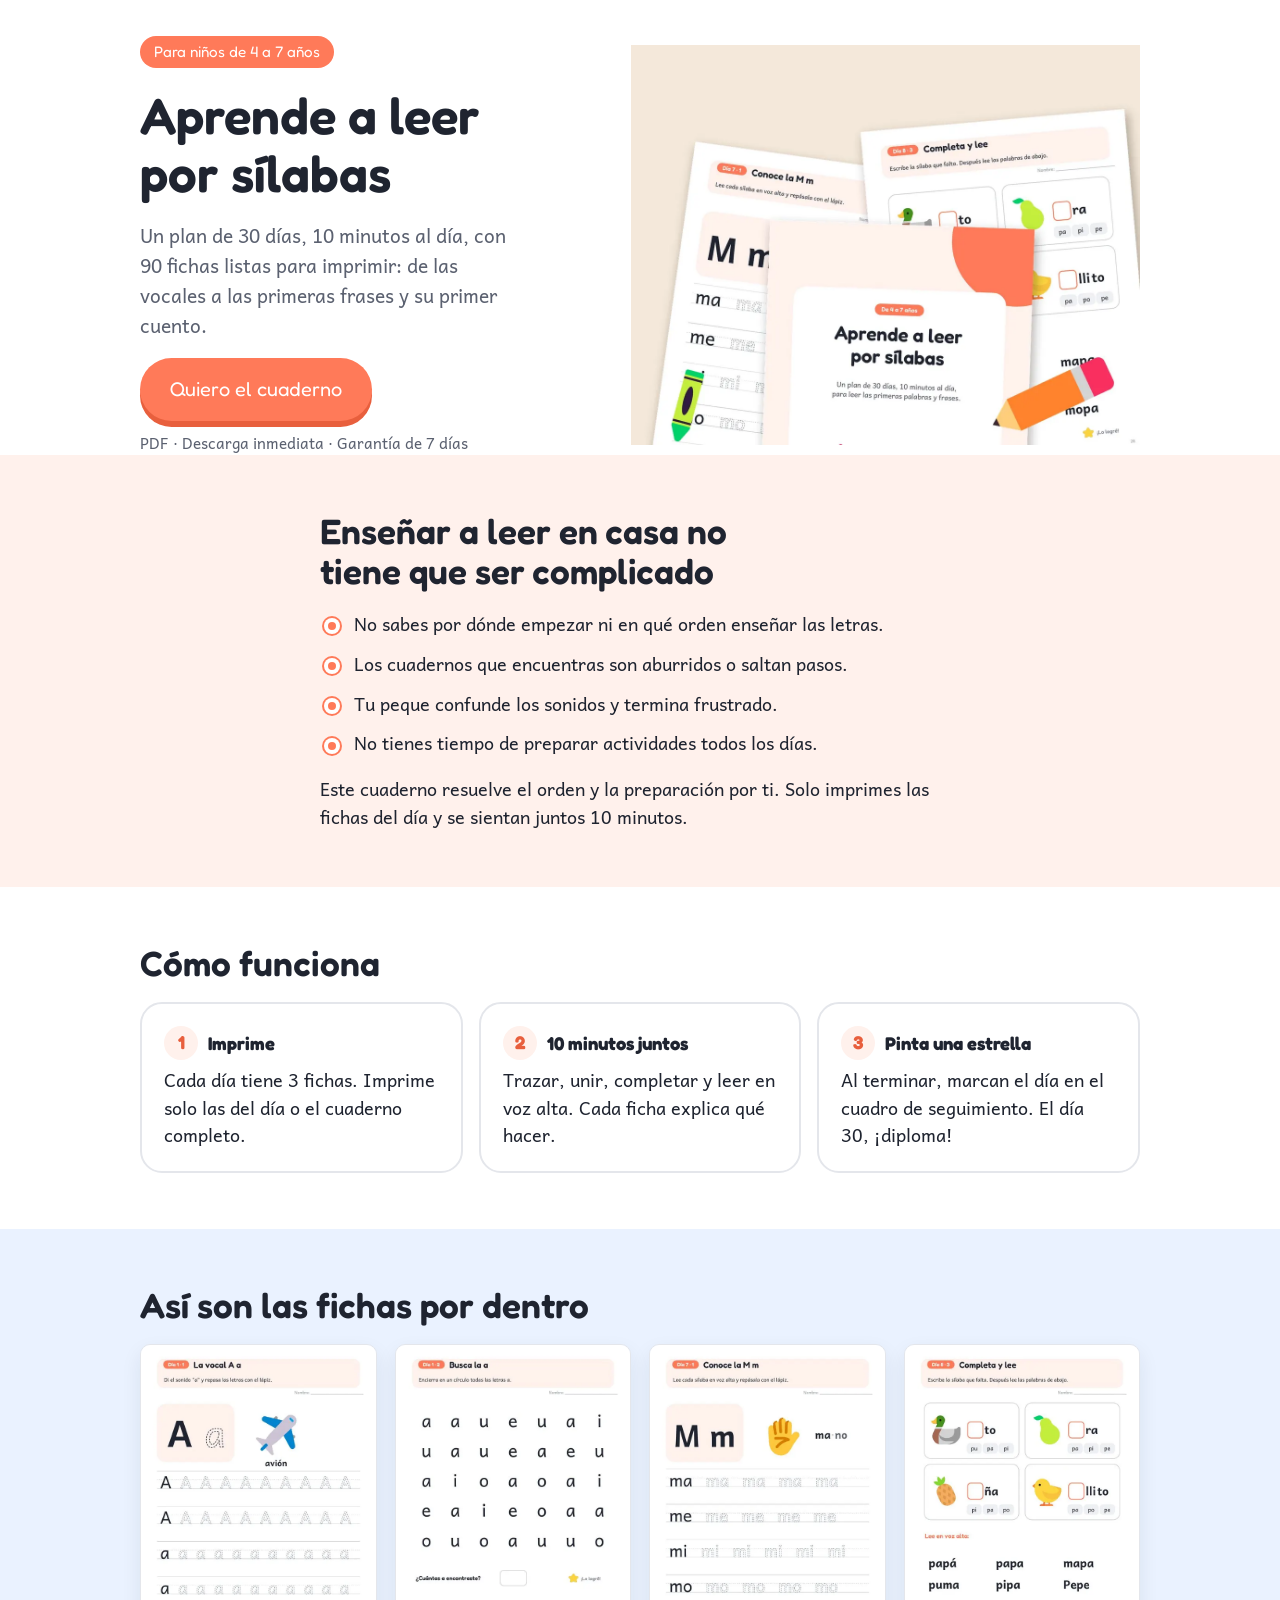
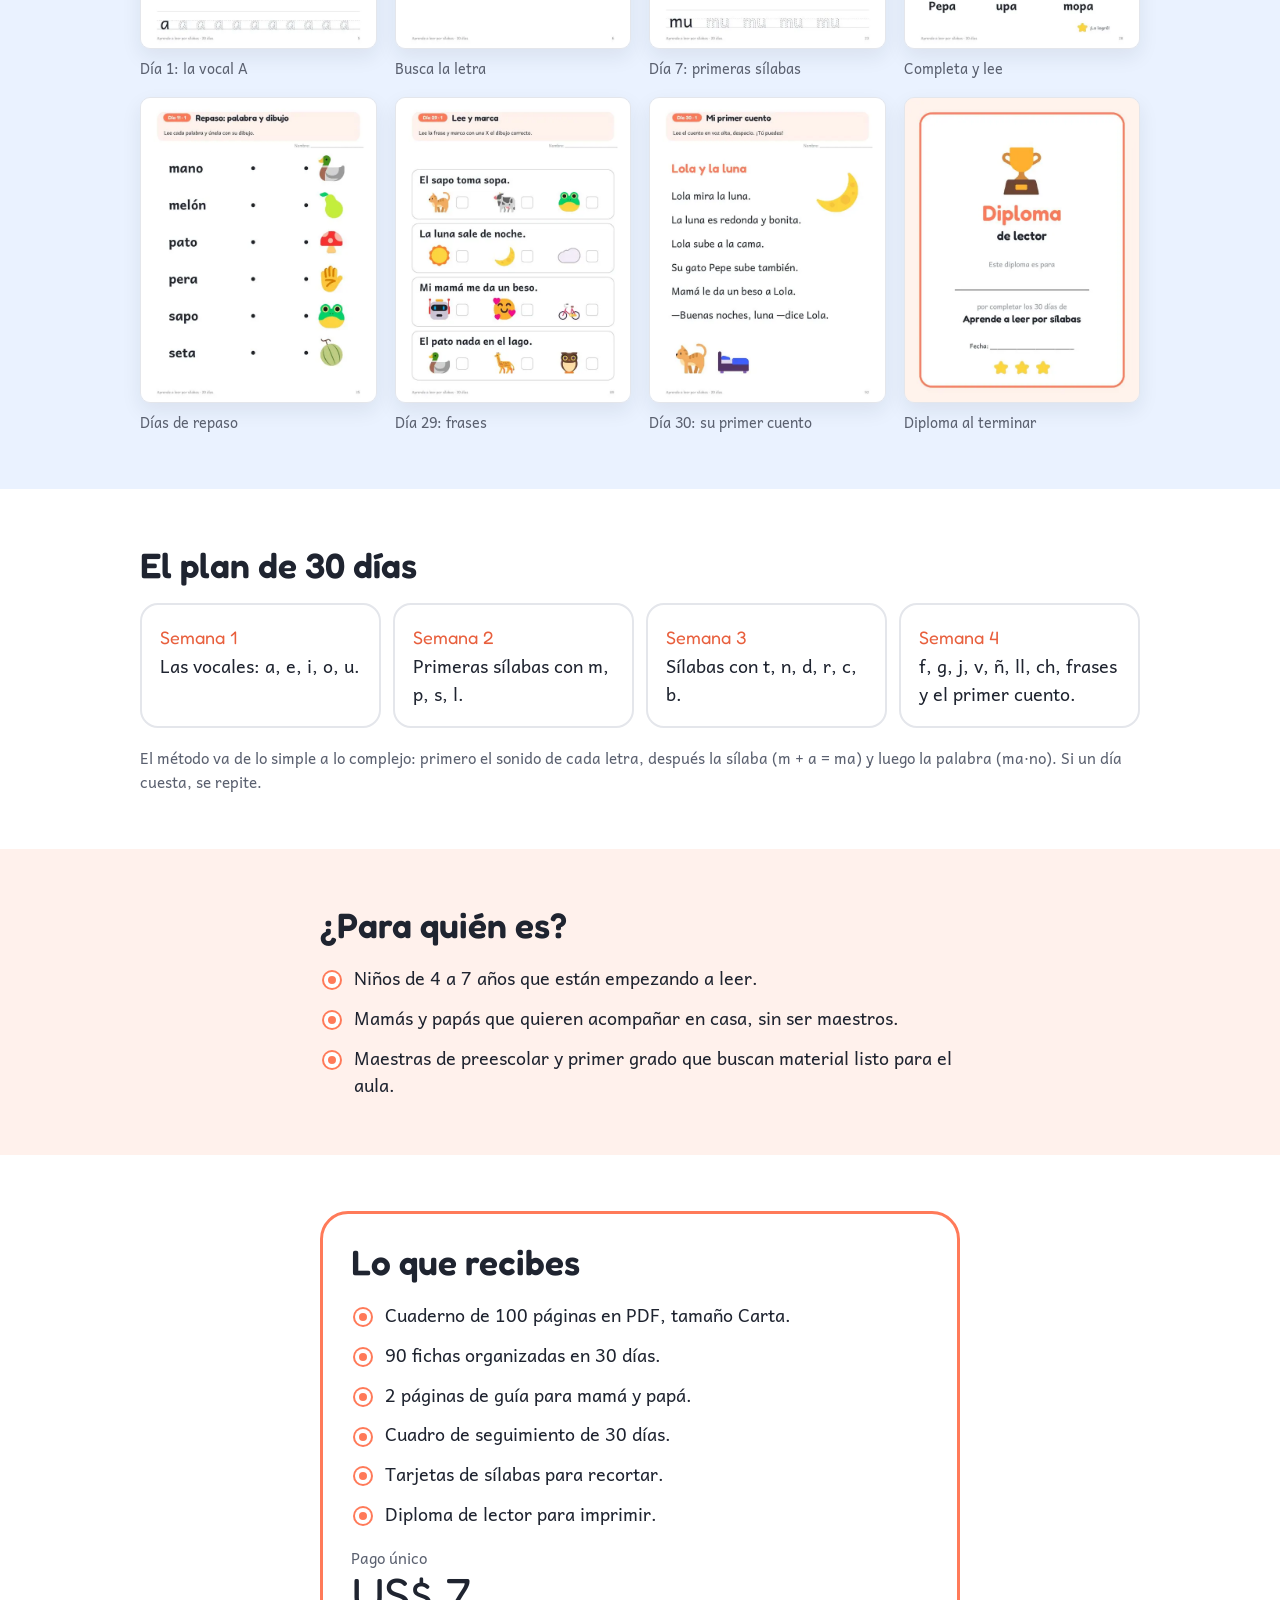
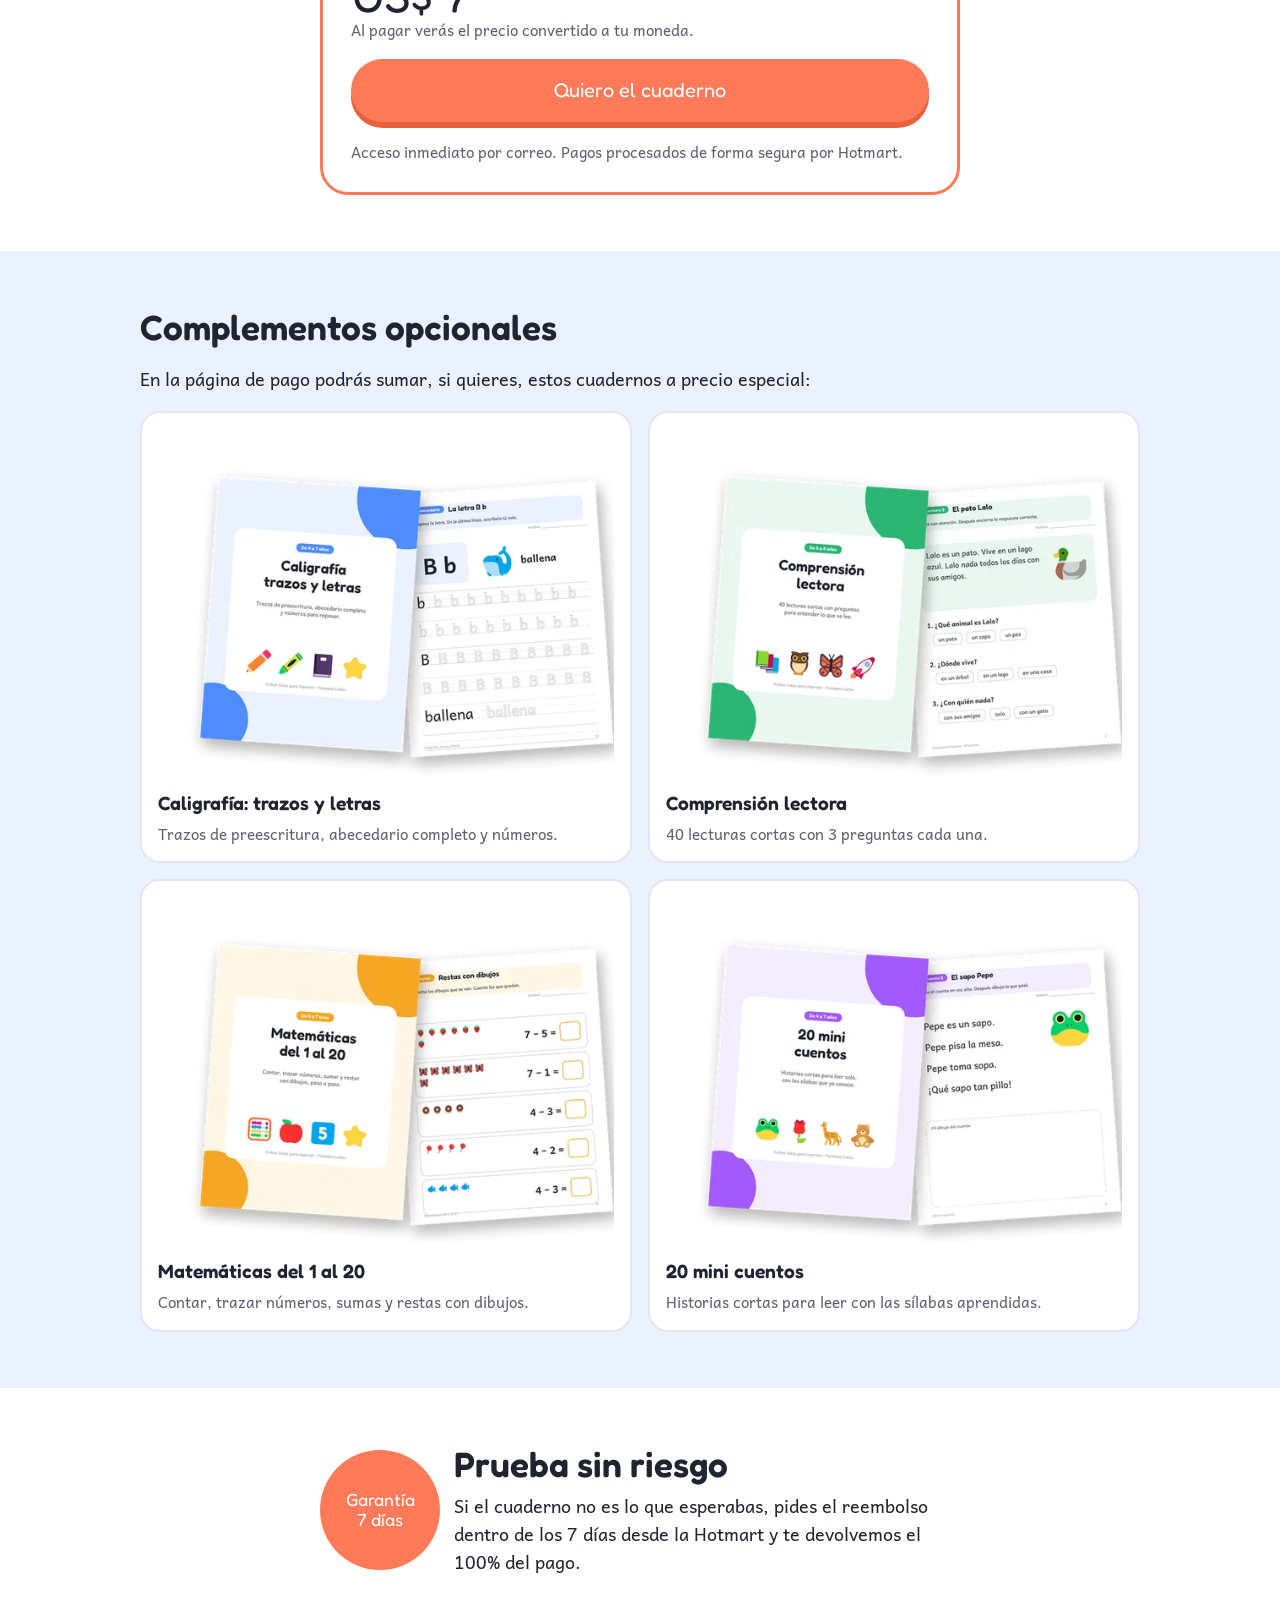
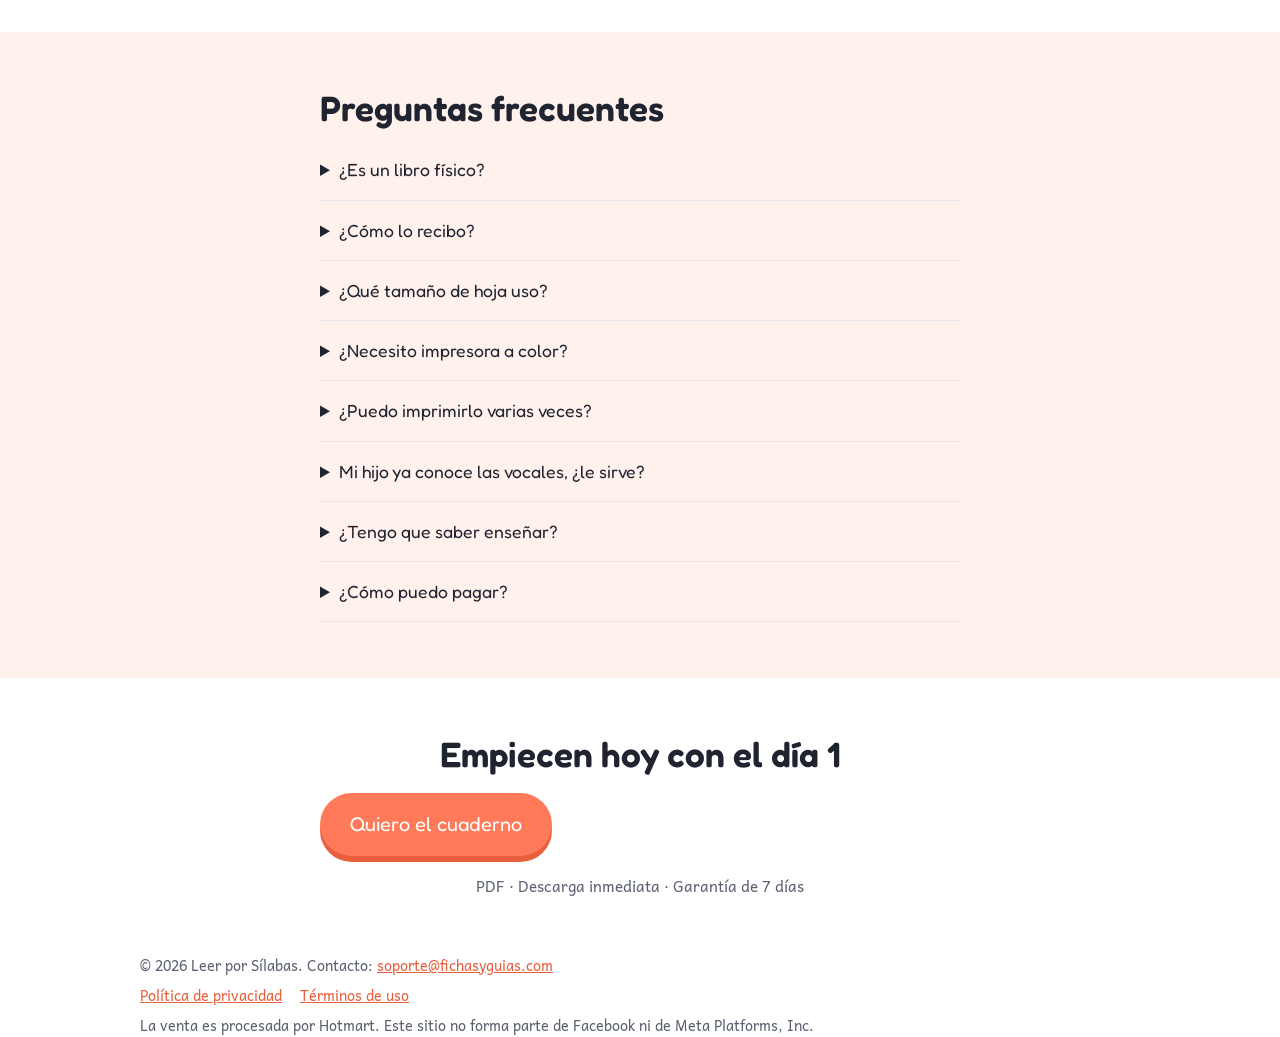
==== leer/index.html @ 58f8c157 "Add files via upload" ====
<!DOCTYPE html>
<html lang="es">
<head>
<meta charset="utf-8">
<meta name="viewport" content="width=device-width, initial-scale=1">
<title>Aprende a leer por sílabas</title>
<meta name="description" content="Plan de 30 días con 90 fichas para imprimir: vocales, sílabas, palabras, frases y el primer cuento. Para niños de 4 a 7 años.">
<meta property="og:title" content="Aprende a leer por sílabas · 30 días">
<meta property="og:description" content="90 fichas en PDF para imprimir. 10 minutos al día.">
<meta property="og:image" content="img/hero.webp">
<link rel="preconnect" href="https://fonts.googleapis.com">
<link rel="preconnect" href="https://fonts.gstatic.com" crossorigin>
<link href="https://fonts.googleapis.com/css2?family=Andika:wght@400;700&family=Fredoka:wght@500;600&display=swap" rel="stylesheet">
<link rel="stylesheet" href="style.css">
<script src="config.js"></script>
<script>document.addEventListener('DOMContentLoaded',function(){track('ViewContent',{content_name:'Aprende a leer por silabas',value:7,currency:'USD'});});</script>
</head>
<body>

<header class="wrap hero">
  <div class="stack">
    <span class="badge">Para niños de 4 a 7 años</span>
    <h1>Aprende a leer por sílabas</h1>
    <p class="lead">Un plan de 30 días, 10 minutos al día, con 90 fichas listas para imprimir: de las vocales a las primeras frases y su primer cuento.</p>
    <div class="stack" style="gap:10px">
      <a class="btn" data-buy href="#">Quiero el cuaderno</a>
      <p class="micro">PDF · Descarga inmediata · Garantía de 7 días</p>
    </div>
  </div>
  <img src="img/hero.webp" width="1100" height="864" alt="Fichas impresas del cuaderno Aprende a leer por sílabas sobre una mesa, con un lápiz">
</header>

<section class="band-peach">
  <div class="wrap narrow stack">
    <h2>Enseñar a leer en casa no tiene que ser complicado</h2>
    <ul class="list">
      <li>No sabes por dónde empezar ni en qué orden enseñar las letras.</li>
      <li>Los cuadernos que encuentras son aburridos o saltan pasos.</li>
      <li>Tu peque confunde los sonidos y termina frustrado.</li>
      <li>No tienes tiempo de preparar actividades todos los días.</li>
    </ul>
    <p>Este cuaderno resuelve el orden y la preparación por ti. Solo imprimes las fichas del día y se sientan juntos 10 minutos.</p>
  </div>
</section>

<section>
  <div class="wrap stack">
    <h2>Cómo funciona</h2>
    <div class="steps">
      <div class="step"><b>Imprime</b>Cada día tiene 3 fichas. Imprime solo las del día o el cuaderno completo.</div>
      <div class="step"><b>10 minutos juntos</b>Trazar, unir, completar y leer en voz alta. Cada ficha explica qué hacer.</div>
      <div class="step"><b>Pinta una estrella</b>Al terminar, marcan el día en el cuadro de seguimiento. El día 30, ¡diploma!</div>
    </div>
  </div>
</section>

<section class="band-sky">
  <div class="wrap stack">
    <h2>Así son las fichas por dentro</h2>
    <div class="gallery">
      <figure><img src="img/pag-d1.webp" width="600" height="777" alt="Ficha del día 1 para trazar la vocal A" loading="lazy"><figcaption>Día 1: la vocal A</figcaption></figure>
      <figure><img src="img/pag-enc.webp" width="600" height="777" alt="Ficha para encontrar y encerrar la letra a" loading="lazy"><figcaption>Busca la letra</figcaption></figure>
      <figure><img src="img/pag-d7.webp" width="600" height="777" alt="Ficha para trazar las sílabas ma, me, mi, mo, mu" loading="lazy"><figcaption>Día 7: primeras sílabas</figcaption></figure>
      <figure><img src="img/pag-d8c.webp" width="600" height="777" alt="Ficha para completar palabras con la sílaba que falta" loading="lazy"><figcaption>Completa y lee</figcaption></figure>
      <figure><img src="img/pag-rev.webp" width="600" height="777" alt="Ficha de repaso para unir palabras con dibujos" loading="lazy"><figcaption>Días de repaso</figcaption></figure>
      <figure><img src="img/pag-frases.webp" width="600" height="777" alt="Ficha para leer frases y marcar el dibujo correcto" loading="lazy"><figcaption>Día 29: frases</figcaption></figure>
      <figure><img src="img/pag-story.webp" width="600" height="777" alt="Primer cuento corto para leer" loading="lazy"><figcaption>Día 30: su primer cuento</figcaption></figure>
      <figure><img src="img/pag-diploma.webp" width="600" height="777" alt="Diploma de lector para imprimir" loading="lazy"><figcaption>Diploma al terminar</figcaption></figure>
    </div>
  </div>
</section>

<section>
  <div class="wrap stack">
    <h2>El plan de 30 días</h2>
    <div class="weeks">
      <div class="week"><span>Semana 1</span><p>Las vocales: a, e, i, o, u.</p></div>
      <div class="week"><span>Semana 2</span><p>Primeras sílabas con m, p, s, l.</p></div>
      <div class="week"><span>Semana 3</span><p>Sílabas con t, n, d, r, c, b.</p></div>
      <div class="week"><span>Semana 4</span><p>f, g, j, v, ñ, ll, ch, frases y el primer cuento.</p></div>
    </div>
    <p class="micro">El método va de lo simple a lo complejo: primero el sonido de cada letra, después la sílaba (m + a = ma) y luego la palabra (ma·no). Si un día cuesta, se repite.</p>
  </div>
</section>

<section class="band-peach">
  <div class="wrap narrow stack">
    <h2>¿Para quién es?</h2>
    <ul class="list">
      <li>Niños de 4 a 7 años que están empezando a leer.</li>
      <li>Mamás y papás que quieren acompañar en casa, sin ser maestros.</li>
      <li>Maestras de preescolar y primer grado que buscan material listo para el aula.</li>
    </ul>
  </div>
</section>

<section id="oferta">
  <div class="wrap narrow">
    <div class="offer">
      <h2>Lo que recibes</h2>
      <ul class="list">
        <li>Cuaderno de 100 páginas en PDF, tamaño Carta.</li>
        <li>90 fichas organizadas en 30 días.</li>
        <li>2 páginas de guía para mamá y papá.</li>
        <li>Cuadro de seguimiento de 30 días.</li>
        <li>Tarjetas de sílabas para recortar.</li>
        <li>Diploma de lector para imprimir.</li>
      </ul>
      <div>
        <p class="micro">Pago único</p>
        <p class="price" data-price>US$ 7</p>
        <p class="micro">Al pagar verás el precio convertido a tu moneda.</p>
      </div>
      <a class="btn" data-buy href="#">Quiero el cuaderno</a>
      <p class="micro">Acceso inmediato por correo. Pagos procesados de forma segura por Hotmart.</p>
    </div>
  </div>
</section>

<section class="band-sky">
  <div class="wrap stack">
    <h2>Complementos opcionales</h2>
    <p>En la página de pago podrás sumar, si quieres, estos cuadernos a precio especial:</p>
    <div class="bumps">
      <div class="bump"><img src="img/bump-cal.webp" width="540" height="420" alt="Cuaderno de caligrafía" loading="lazy"><h3>Caligrafía: trazos y letras</h3><p class="micro">Trazos de preescritura, abecedario completo y números.</p></div>
      <div class="bump"><img src="img/bump-comp.webp" width="540" height="420" alt="Cuaderno de comprensión lectora" loading="lazy"><h3>Comprensión lectora</h3><p class="micro">40 lecturas cortas con 3 preguntas cada una.</p></div>
      <div class="bump"><img src="img/bump-mate.webp" width="540" height="420" alt="Cuaderno de matemáticas" loading="lazy"><h3>Matemáticas del 1 al 20</h3><p class="micro">Contar, trazar números, sumas y restas con dibujos.</p></div>
      <div class="bump"><img src="img/bump-cuento.webp" width="540" height="420" alt="Cuaderno de mini cuentos" loading="lazy"><h3>20 mini cuentos</h3><p class="micro">Historias cortas para leer con las sílabas aprendidas.</p></div>
    </div>
  </div>
</section>

<section>
  <div class="wrap narrow guarantee">
    <div class="seal">Garantía<br>7 días</div>
    <div class="stack" style="gap:8px">
      <h2>Prueba sin riesgo</h2>
      <p>Si el cuaderno no es lo que esperabas, pides el reembolso dentro de los 7 días desde la Hotmart y te devolvemos el 100% del pago.</p>
    </div>
  </div>
</section>

<section class="band-peach">
  <div class="wrap narrow">
    <h2 style="margin-bottom:12px">Preguntas frecuentes</h2>
    <details><summary>¿Es un libro físico?</summary><p>No. Es un archivo PDF que descargas e imprimes en casa o en una papelería.</p></details>
    <details><summary>¿Cómo lo recibo?</summary><p>Apenas se confirma el pago, la Hotmart te envía un correo con el acceso. Si no lo ves, revisa la carpeta de spam o promociones.</p></details>
    <details><summary>¿Qué tamaño de hoja uso?</summary><p>Está hecho en tamaño Carta. En hoja A4 también funciona: elige "ajustar a la página" al imprimir.</p></details>
    <details><summary>¿Necesito impresora a color?</summary><p>No. Las fichas se ven bien en blanco y negro.</p></details>
    <details><summary>¿Puedo imprimirlo varias veces?</summary><p>Sí, todas las veces que necesites para tus niños o tu grupo. Lo que no está permitido es revender o compartir el archivo.</p></details>
    <details><summary>Mi hijo ya conoce las vocales, ¿le sirve?</summary><p>Sí. Pueden empezar directo en la semana 2, con las primeras sílabas.</p></details>
    <details><summary>¿Tengo que saber enseñar?</summary><p>No. Cada ficha dice qué hacer y el cuaderno trae dos páginas de guía para los papás.</p></details>
    <details><summary>¿Cómo puedo pagar?</summary><p>Con tarjeta y con los medios de pago locales que la Hotmart ofrece en tu país.</p></details>
  </div>
</section>

<section>
  <div class="wrap narrow stack" style="text-align:center;justify-items:center">
    <h2>Empiecen hoy con el día 1</h2>
    <a class="btn" data-buy href="#">Quiero el cuaderno</a>
    <p class="micro">PDF · Descarga inmediata · Garantía de 7 días</p>
  </div>
</section>

<footer class="wrap">
  <p>© 2026 Leer por Sílabas. Contacto: <a data-email href="#">soporte</a></p>
  <nav><a href="privacidad.html">Política de privacidad</a><a href="terminos.html">Términos de uso</a></nav>
  <p style="margin-top:8px">La venta es procesada por Hotmart. Este sitio no forma parte de Facebook ni de Meta Platforms, Inc.</p>
</footer>

<div class="sticky-cta"><a class="btn" data-buy href="#">Quiero el cuaderno · <span data-price>US$ 7</span></a></div>
</body>
</html>
---- leer/style.css ----
/* Layout: coluna única no celular, blocos alternados com faixas de cor suave; o produto (as fichas) é o herói. */
:root {
  --coral: #ff7a59;
  --coral-dark: #e85f3d;
  --ink: #1f2430;
  --muted: #5b6170;
  --sky: #eaf2ff;
  --peach: #fff1ec;
  --line: #e4e6eb;
  --bg: #ffffff;
  --display: 'Fredoka', 'Trebuchet MS', system-ui, sans-serif;
  --body: 'Andika', 'Segoe UI', system-ui, sans-serif;
  color-scheme: light;
}
* { box-sizing: border-box; }
html { -webkit-text-size-adjust: 100%; }
body { margin: 0; background: var(--bg); color: var(--ink); font-family: var(--body); font-size: 18px; line-height: 1.55; }
img { max-width: 100%; height: auto; display: block; }
h1, h2, h3 { font-family: var(--display); font-weight: 600; line-height: 1.15; text-wrap: balance; margin: 0; }
h1 { font-size: clamp(2.1rem, 6vw, 3.2rem); }
h2 { font-size: clamp(1.6rem, 4.4vw, 2.2rem); }
h3 { font-size: 1.2rem; }
p { margin: 0; }
a { color: var(--coral-dark); }
a:focus-visible, button:focus-visible { outline: 3px solid var(--ink); outline-offset: 3px; }
.wrap { max-width: 1040px; margin: 0 auto; padding: 0 20px; }
.narrow { max-width: 680px; }
section { padding: 56px 0; }
.band-peach { background: var(--peach); }
.band-sky { background: var(--sky); }
.stack { display: grid; gap: 18px; }
.badge { display: inline-block; background: var(--coral); color: #fff; font-family: var(--display); font-size: .95rem; padding: 4px 14px; border-radius: 999px; }
.hero { display: grid; gap: 28px; align-items: center; padding-top: 36px; }
.hero p.lead { font-size: 1.2rem; color: var(--muted); max-width: 34ch; }
@media (min-width: 860px) { .hero { grid-template-columns: 1fr 1.1fr; } }
.btn { display: inline-block; text-align: center; background: var(--coral); color: #fff; font-family: var(--display); font-size: 1.25rem; padding: 16px 30px; border-radius: 999px; text-decoration: none; box-shadow: 0 6px 0 var(--coral-dark); transition: transform .1s; }
.btn:hover { transform: translateY(-1px); }
.btn:active { transform: translateY(3px); box-shadow: 0 3px 0 var(--coral-dark); }
.micro { font-size: .95rem; color: var(--muted); }
.list { list-style: none; padding: 0; margin: 0; display: grid; gap: 12px; }
.list li { padding-left: 34px; position: relative; }
.list li::before { content: ''; position: absolute; left: 4px; top: .45em; width: 16px; height: 16px; border-radius: 50%; background: var(--coral); box-shadow: inset 0 0 0 4px #fff, 0 0 0 2px var(--coral); }
.steps { display: grid; gap: 16px; counter-reset: s; }
@media (min-width: 760px) { .steps { grid-template-columns: repeat(3, 1fr); } }
.step { background: #fff; border: 2px solid var(--line); border-radius: 22px; padding: 22px; }
.step b { display: block; font-family: var(--display); font-size: 1.15rem; margin-bottom: 6px; }
.step b::before { counter-increment: s; content: counter(s); display: inline-grid; place-items: center; width: 34px; height: 34px; margin-right: 10px; border-radius: 50%; background: var(--peach); color: var(--coral-dark); }
.gallery { display: grid; gap: 18px; grid-template-columns: repeat(2, 1fr); }
@media (min-width: 760px) { .gallery { grid-template-columns: repeat(4, 1fr); } }
.gallery figure { margin: 0; }
.gallery img { border: 1px solid var(--line); border-radius: 10px; box-shadow: 0 8px 20px rgba(31,36,48,.08); }
.gallery figcaption { font-size: .9rem; color: var(--muted); margin-top: 8px; }
.weeks { display: grid; gap: 12px; }
@media (min-width: 760px) { .weeks { grid-template-columns: repeat(4, 1fr); } }
.week { background: #fff; border-radius: 18px; padding: 18px; border: 2px solid var(--line); }
.week span { font-family: var(--display); color: var(--coral-dark); }
.offer { background: #fff; border: 3px solid var(--coral); border-radius: 28px; padding: 28px; display: grid; gap: 18px; }
.price { font-family: var(--display); font-size: 3rem; line-height: 1; }
.guarantee { display: grid; gap: 14px; align-items: center; }
@media (min-width: 700px) { .guarantee { grid-template-columns: 120px 1fr; } }
.seal { width: 120px; height: 120px; border-radius: 50%; background: var(--coral); color: #fff; display: grid; place-items: center; text-align: center; font-family: var(--display); font-size: 1.1rem; line-height: 1.1; }
details { border-bottom: 1px solid var(--line); padding: 16px 0; }
summary { cursor: pointer; font-family: var(--display); font-size: 1.1rem; }
details p { margin-top: 10px; color: var(--muted); }
footer { padding: 32px 0 48px; font-size: .9rem; color: var(--muted); }
footer nav { display: flex; flex-wrap: wrap; gap: 8px 18px; margin-top: 8px; }
.bumps { display: grid; gap: 16px; }
@media (min-width: 760px) { .bumps { grid-template-columns: repeat(2, 1fr); } }
.bump { background: #fff; border-radius: 20px; border: 2px solid var(--line); padding: 16px; display: grid; gap: 8px; }
.sticky-cta { position: sticky; bottom: 0; background: rgba(255,255,255,.96); border-top: 1px solid var(--line); padding: 10px 20px; display: flex; justify-content: center; z-index: 5; }
.sticky-cta .btn { width: 100%; max-width: 420px; font-size: 1.1rem; padding: 12px 20px; }
@media (min-width: 860px) { .sticky-cta { display: none; } }
@media (prefers-reduced-motion: reduce) { .btn { transition: none; } }
.stack > .badge, .stack > .btn { justify-self: start; }
@media (max-width: 520px) { .stack > .btn { justify-self: stretch; } }
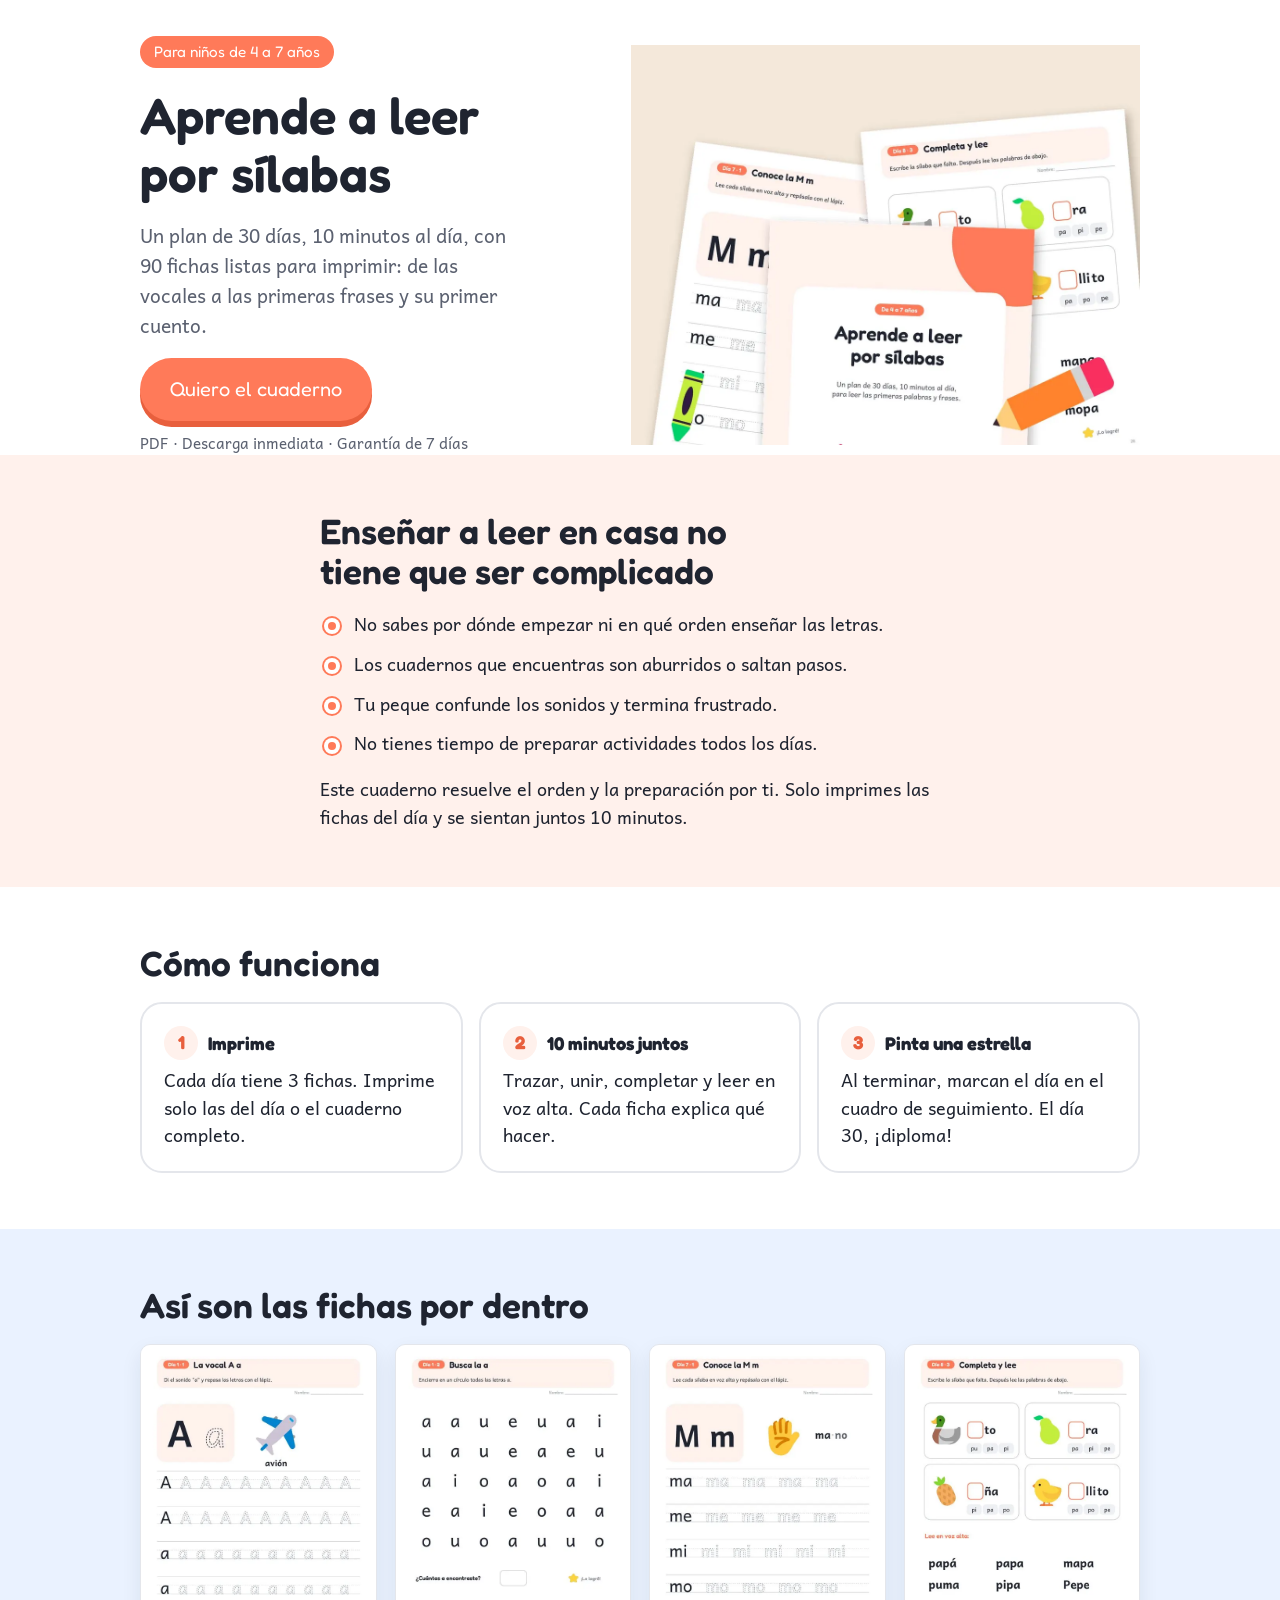
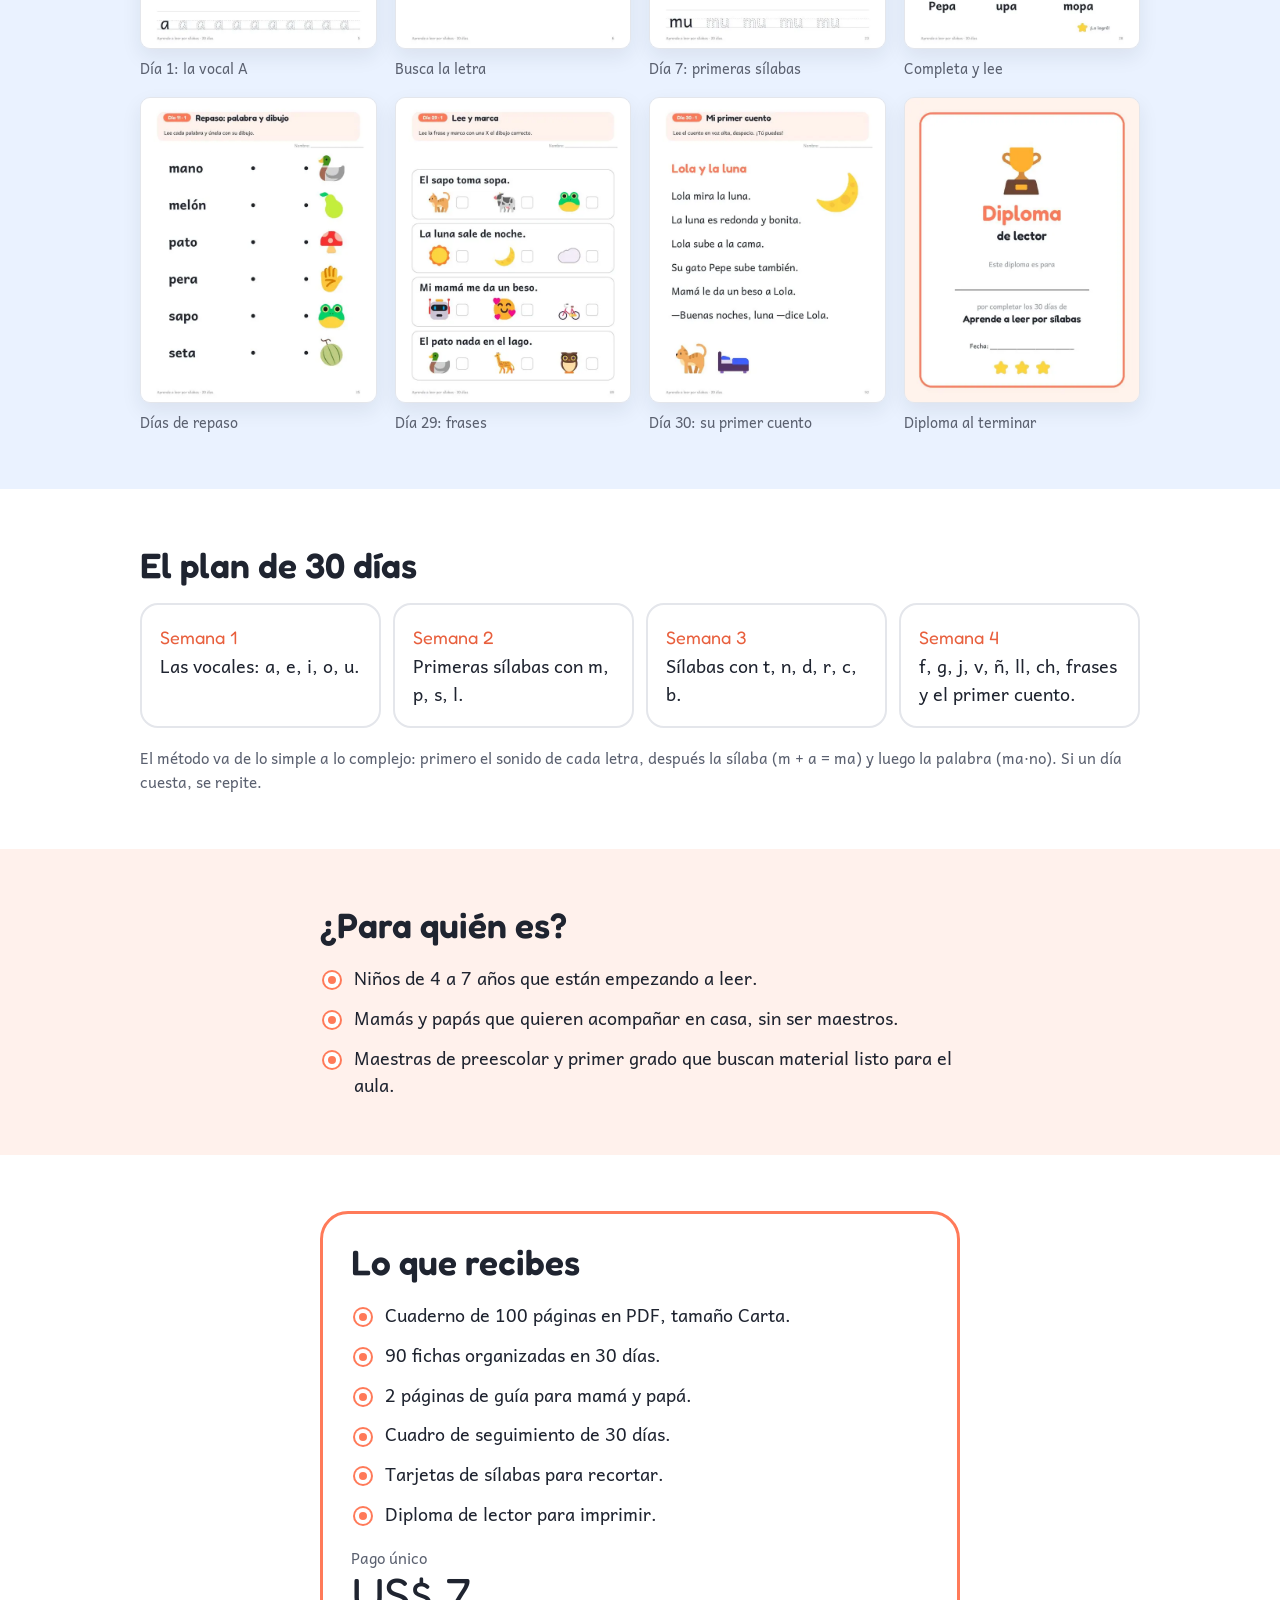
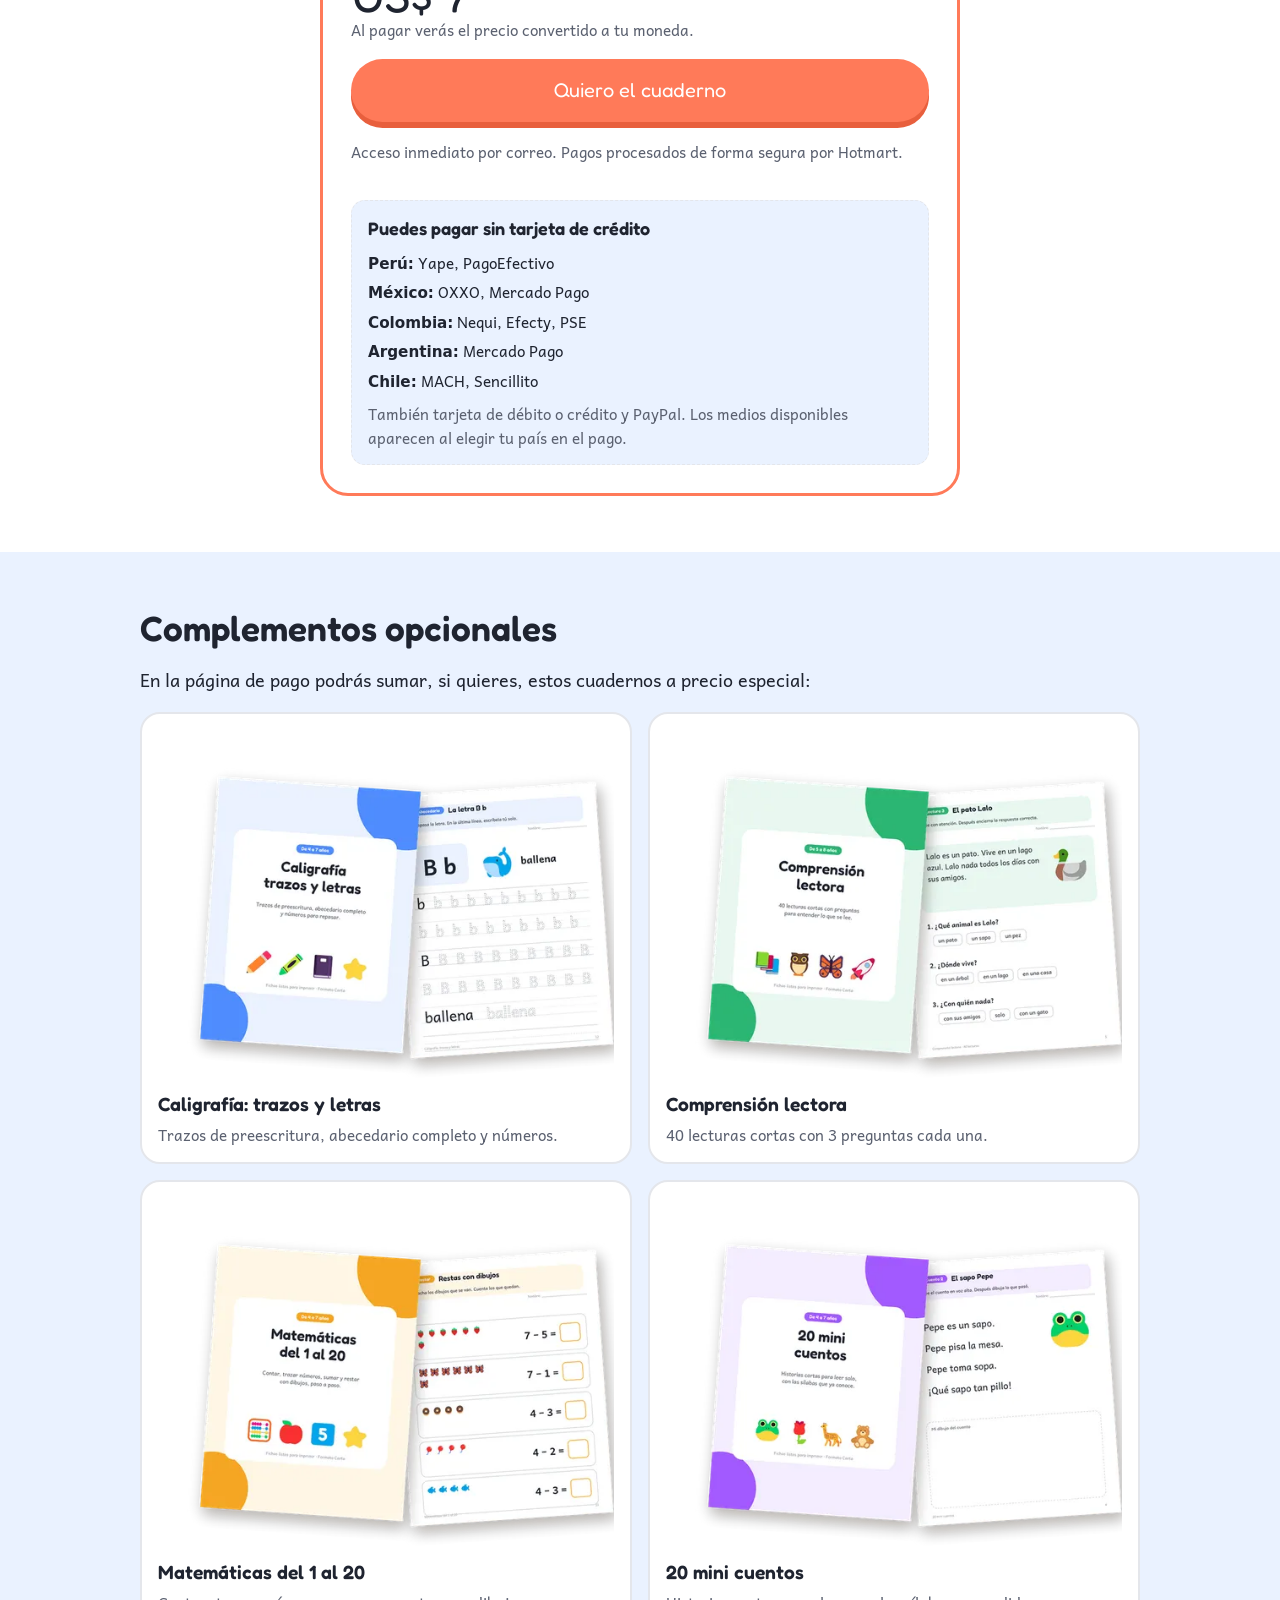
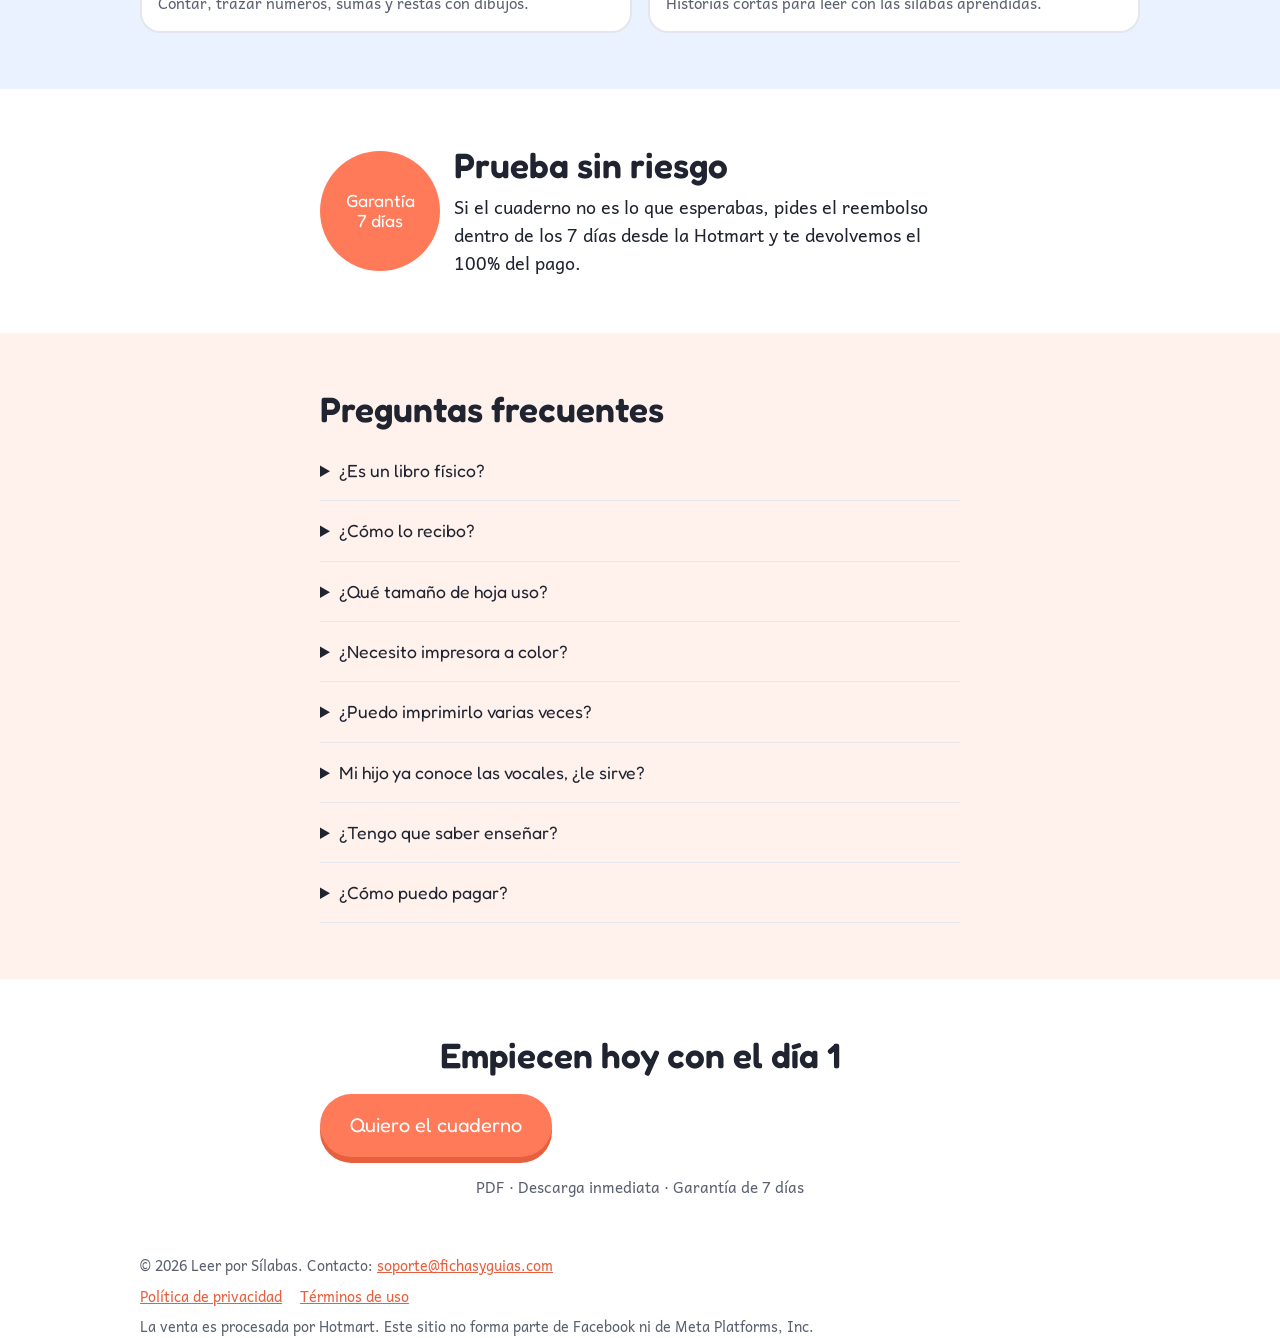
==== commit 8937ae6a: "Página: mostra meios de pagamento locais sem cartão (Yape, OXXO, Nequi, Mercado Pago...) Co-Authored" ====
--- a/leer/index.html
+++ b/leer/index.html
@@ -113,6 +113,17 @@
       </div>
       <a class="btn" data-buy href="#">Quiero el cuaderno</a>
       <p class="micro">Acceso inmediato por correo. Pagos procesados de forma segura por Hotmart.</p>
+      <div class="pay">
+        <p class="pay-title">Puedes pagar sin tarjeta de crédito</p>
+        <ul class="pay-list">
+          <li><b>Perú:</b> Yape, PagoEfectivo</li>
+          <li><b>México:</b> OXXO, Mercado Pago</li>
+          <li><b>Colombia:</b> Nequi, Efecty, PSE</li>
+          <li><b>Argentina:</b> Mercado Pago</li>
+          <li><b>Chile:</b> MACH, Sencillito</li>
+        </ul>
+        <p class="micro">También tarjeta de débito o crédito y PayPal. Los medios disponibles aparecen al elegir tu país en el pago.</p>
+      </div>
     </div>
   </div>
 </section>
@@ -150,7 +161,7 @@
     <details><summary>¿Puedo imprimirlo varias veces?</summary><p>Sí, todas las veces que necesites para tus niños o tu grupo. Lo que no está permitido es revender o compartir el archivo.</p></details>
     <details><summary>Mi hijo ya conoce las vocales, ¿le sirve?</summary><p>Sí. Pueden empezar directo en la semana 2, con las primeras sílabas.</p></details>
     <details><summary>¿Tengo que saber enseñar?</summary><p>No. Cada ficha dice qué hacer y el cuaderno trae dos páginas de guía para los papás.</p></details>
-    <details><summary>¿Cómo puedo pagar?</summary><p>Con tarjeta y con los medios de pago locales que la Hotmart ofrece en tu país.</p></details>
+    <details><summary>¿Cómo puedo pagar?</summary><p>Con tarjeta de débito o crédito, PayPal y medios locales sin tarjeta: Yape y PagoEfectivo en Perú, OXXO y Mercado Pago en México, Nequi, Efecty y PSE en Colombia, Mercado Pago en Argentina, MACH y Sencillito en Chile. En el pago eliges tu país y ves los medios disponibles y el precio en tu moneda.</p></details>
   </div>
 </section>
 
--- a/leer/style.css
+++ b/leer/style.css
@@ -73,3 +73,7 @@
 @media (prefers-reduced-motion: reduce) { .btn { transition: none; } }
 .stack > .badge, .stack > .btn { justify-self: start; }
 @media (max-width: 520px) { .stack > .btn { justify-self: stretch; } }
+.pay { margin-top: 18px; padding: 14px 16px; border: 1px dashed var(--line); border-radius: 14px; background: var(--sky); text-align: left; }
+.pay-title { margin: 0 0 6px; font-family: var(--display); font-weight: 600; }
+.pay-list { margin: 0 0 6px; padding: 0; list-style: none; font-size: .95rem; }
+.pay-list li { padding: 2px 0; }
